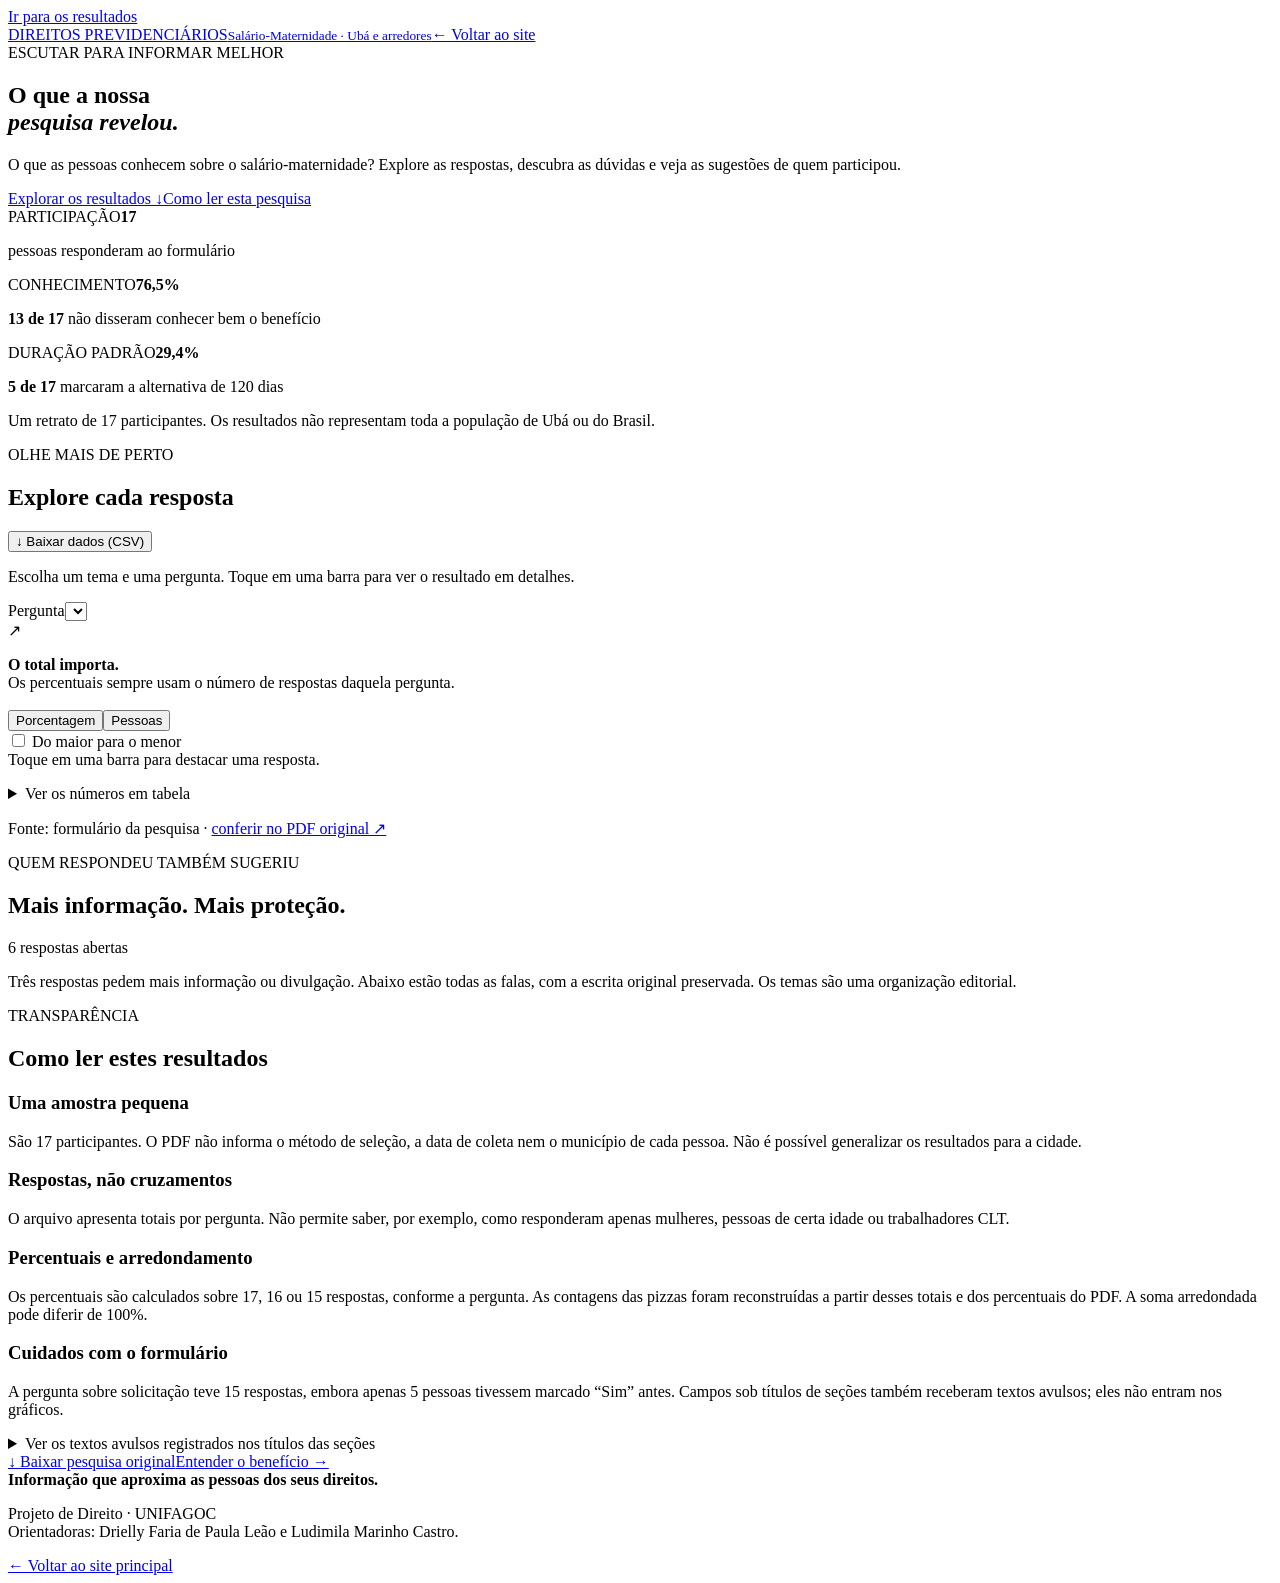
==== pesquisa.html @ bea18e63 "Add files via upload" ====
<!doctype html>
<html lang="pt-BR">
<head><meta charset="utf-8"><meta name="viewport" content="width=device-width,initial-scale=1"><meta name="theme-color" content="#17649c"><title>O que a pesquisa revelou | Salário-Maternidade</title><meta name="description" content="Explore os resultados da pesquisa sobre salário-maternidade com 17 participantes. Gráficos interativos, respostas e informações sobre a amostra."><link rel="stylesheet" href="assets/css/pesquisa.css"></head>
<body class="research-page">
<a class="r-skip" href="#explorar">Ir para os resultados</a>
<header class="r-header"><a class="r-brand" href="index.html">DIREITOS PREVIDENCIÁRIOS<small>Salário-Maternidade · Ubá e arredores</small></a><a class="r-back" href="index.html#pesquisa">← Voltar ao site</a></header>
<main>
<section class="r-hero"><div class="r-wrap"><span class="r-kicker">ESCUTAR PARA INFORMAR MELHOR</span><h1>O que a nossa<br><em>pesquisa revelou.</em></h1><p>O que as pessoas conhecem sobre o salário-maternidade? Explore as respostas, descubra as dúvidas e veja as sugestões de quem participou.</p><div class="r-hero-actions"><a class="r-primary" href="#explorar">Explorar os resultados ↓</a><a class="r-link" href="#sobre-pesquisa">Como ler esta pesquisa</a></div><div class="r-metrics"><article><span>PARTICIPAÇÃO</span><strong data-count="17">17</strong><p>pessoas responderam ao formulário</p></article><article><span>CONHECIMENTO</span><strong data-count="76.5" data-suffix="%">76,5%</strong><p><b>13 de 17</b> não disseram conhecer bem o benefício</p></article><article><span>DURAÇÃO PADRÃO</span><strong data-count="29.4" data-suffix="%">29,4%</strong><p><b>5 de 17</b> marcaram a alternativa de 120 dias</p></article></div><p class="r-sample-note">Um retrato de 17 participantes. Os resultados não representam toda a população de Ubá ou do Brasil.</p></div></section>
<section class="r-explorer r-wrap" id="explorar" aria-labelledby="explorar-title"><div class="r-section-head"><div><span class="r-kicker">OLHE MAIS DE PERTO</span><h2 id="explorar-title">Explore cada resposta</h2></div><button class="r-outline" id="r-export" type="button">↓ Baixar dados (CSV)</button></div><p class="r-intro">Escolha um tema e uma pergunta. Toque em uma barra para ver o resultado em detalhes.</p>
<div id="r-topics" class="r-topics" aria-label="Filtrar perguntas por tema"></div>
<div class="r-explorer-grid"><aside class="r-question-panel"><label for="r-question">Pergunta</label><select id="r-question"></select><div id="r-question-list" class="r-question-list" aria-label="Perguntas deste tema"></div><div class="r-reading-tip"><span aria-hidden="true">↗</span><p><strong>O total importa.</strong><br>Os percentuais sempre usam o número de respostas daquela pergunta.</p></div></aside>
<article class="r-chart-card" aria-labelledby="r-question-title"><div class="r-chart-head"><span id="r-base" class="r-base"></span><span id="r-number"></span></div><h3 id="r-question-title"></h3><div class="r-chart-controls"><div class="r-segment" role="group" aria-label="Unidade dos valores"><button type="button" data-unit="percent" aria-pressed="true">Porcentagem</button><button type="button" data-unit="count" aria-pressed="false">Pessoas</button></div><label class="r-sort"><input type="checkbox" id="r-sort"> Do maior para o menor</label></div><div id="r-bars" class="r-bars" aria-label="Gráfico de respostas"></div><div id="r-detail" class="r-detail" aria-live="polite" aria-atomic="true">Toque em uma barra para destacar uma resposta.</div><p id="r-insight" class="r-insight"></p><p id="r-note" class="r-note"></p><a id="r-related" class="r-related" hidden></a><details class="r-table-wrap"><summary>Ver os números em tabela</summary><div class="r-table-scroll"><table><caption id="r-caption"></caption><thead><tr><th scope="col">Resposta</th><th scope="col">Pessoas</th><th scope="col">Percentual</th></tr></thead><tbody id="r-table"></tbody></table></div></details><p class="r-source">Fonte: formulário da pesquisa · <a id="r-source-link" href="assets/docs/pesquisa-campo.pdf">conferir no PDF original ↗</a></p></article></div><noscript><p>Ative o JavaScript para explorar os gráficos ou <a href="assets/docs/pesquisa-campo.pdf">consulte todos os resultados no PDF</a>.</p></noscript></section>
<section class="r-comments r-wrap" aria-labelledby="r-comments-title"><div class="r-section-head"><div><span class="r-kicker">QUEM RESPONDEU TAMBÉM SUGERIU</span><h2 id="r-comments-title">Mais informação. Mais proteção.</h2></div><span class="r-pill">6 respostas abertas</span></div><p class="r-intro">Três respostas pedem mais informação ou divulgação. Abaixo estão todas as falas, com a escrita original preservada. Os temas são uma organização editorial.</p><div id="r-comments" class="r-comments-grid"></div></section>
<section class="r-method r-wrap" id="sobre-pesquisa"><span class="r-kicker">TRANSPARÊNCIA</span><h2>Como ler estes resultados</h2><div class="r-method-grid"><article><h3>Uma amostra pequena</h3><p>São 17 participantes. O PDF não informa o método de seleção, a data de coleta nem o município de cada pessoa. Não é possível generalizar os resultados para a cidade.</p></article><article><h3>Respostas, não cruzamentos</h3><p>O arquivo apresenta totais por pergunta. Não permite saber, por exemplo, como responderam apenas mulheres, pessoas de certa idade ou trabalhadores CLT.</p></article><article><h3>Percentuais e arredondamento</h3><p>Os percentuais são calculados sobre 17, 16 ou 15 respostas, conforme a pergunta. As contagens das pizzas foram reconstruídas a partir desses totais e dos percentuais do PDF. A soma arredondada pode diferir de 100%.</p></article><article><h3>Cuidados com o formulário</h3><p>A pergunta sobre solicitação teve 15 respostas, embora apenas 5 pessoas tivessem marcado “Sim” antes. Campos sob títulos de seções também receberam textos avulsos; eles não entram nos gráficos.</p></article></div><details class="r-extra"><summary>Ver os textos avulsos registrados nos títulos das seções</summary><p>Conhecimento: “Sim” e “Não”. Experiência pessoal: “Não tenho” e “Não”. Percepção e opinião: “Há pouca divulgação” e “É muito pouco divulgado”. Esses registros não foram somados às perguntas numeradas nem às seis sugestões.</p></details><div class="r-method-actions"><a class="r-primary" href="assets/docs/pesquisa-campo.pdf" download>↓ Baixar pesquisa original</a><a class="r-link" href="index.html#quem-tem-direito">Entender o benefício →</a></div></section>
</main><footer class="r-footer"><div class="r-wrap"><strong>Informação que aproxima as pessoas dos seus direitos.</strong><p>Projeto de Direito · UNIFAGOC<br>Orientadoras: Drielly Faria de Paula Leão e Ludimila Marinho Castro.</p><a href="index.html">← Voltar ao site principal</a></div></footer>
<script src="assets/js/pesquisa-data.js"></script><script src="assets/js/pesquisa.js"></script></body></html>
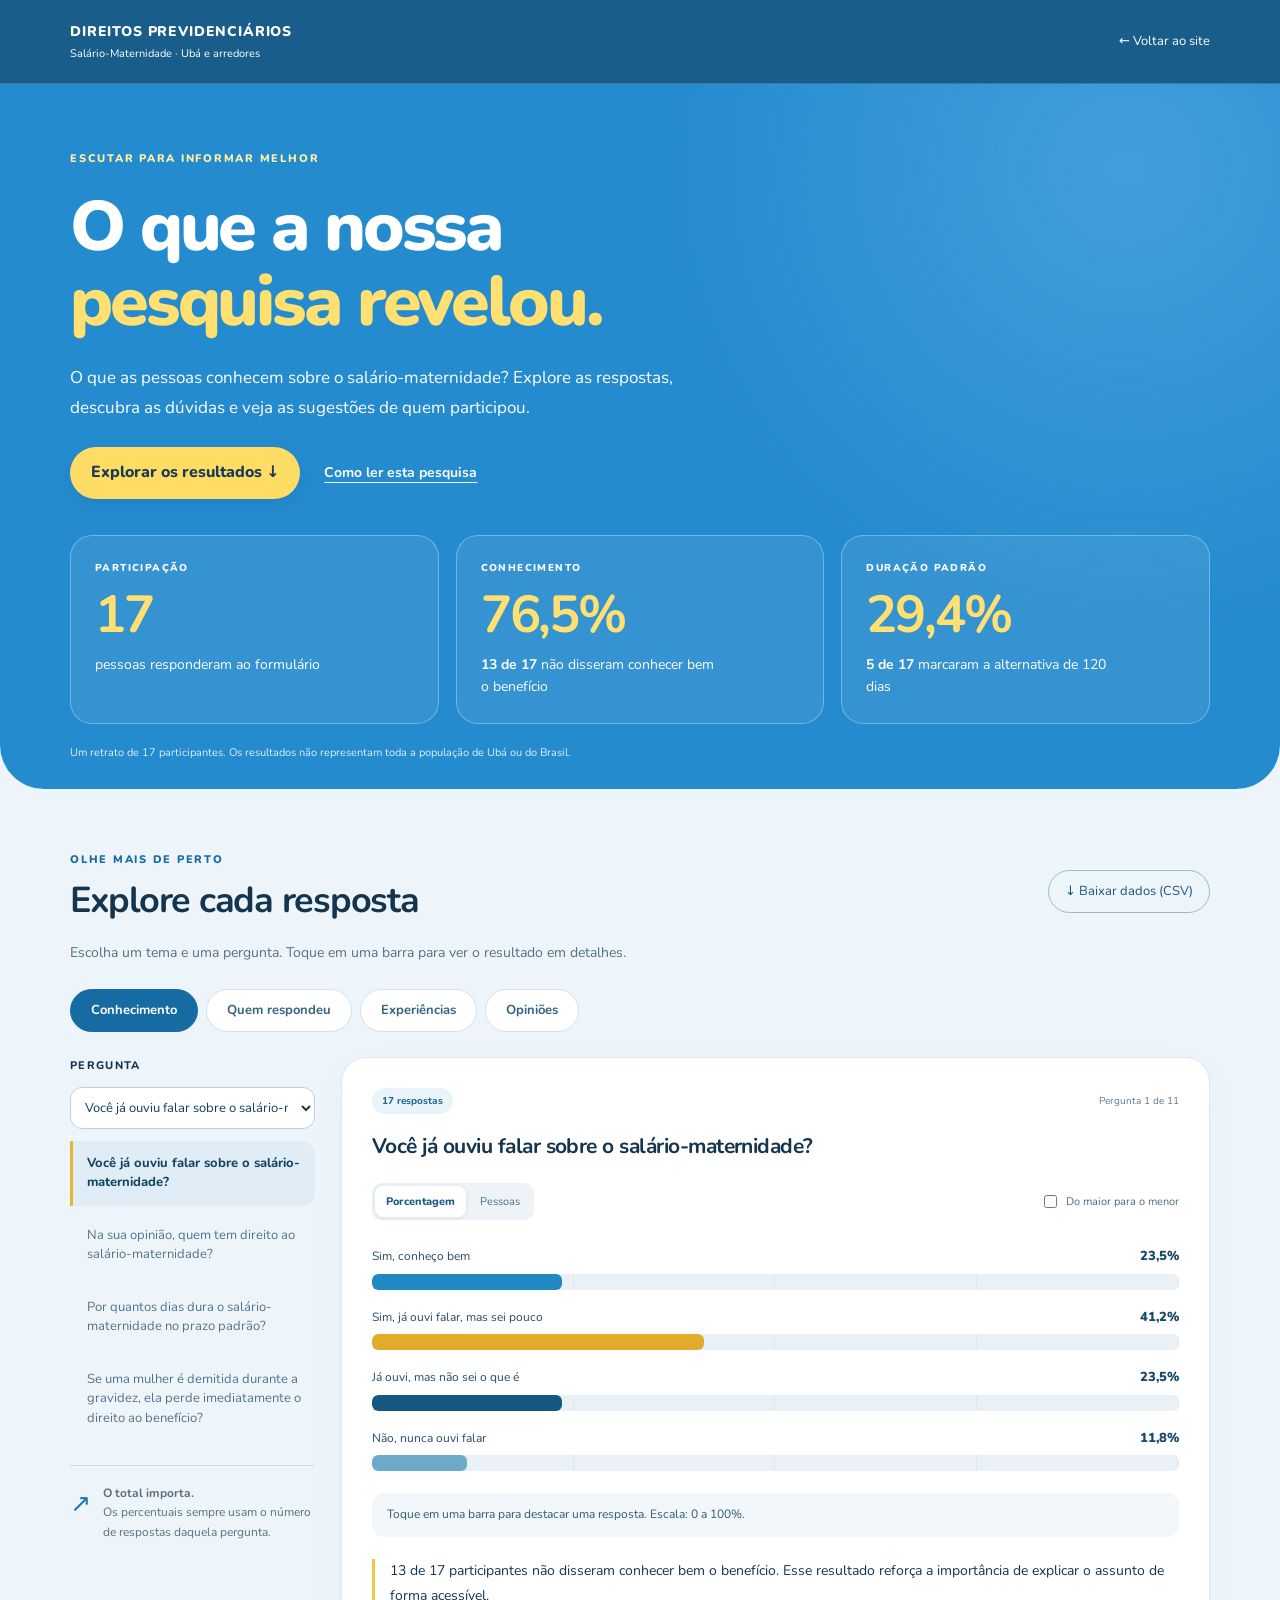
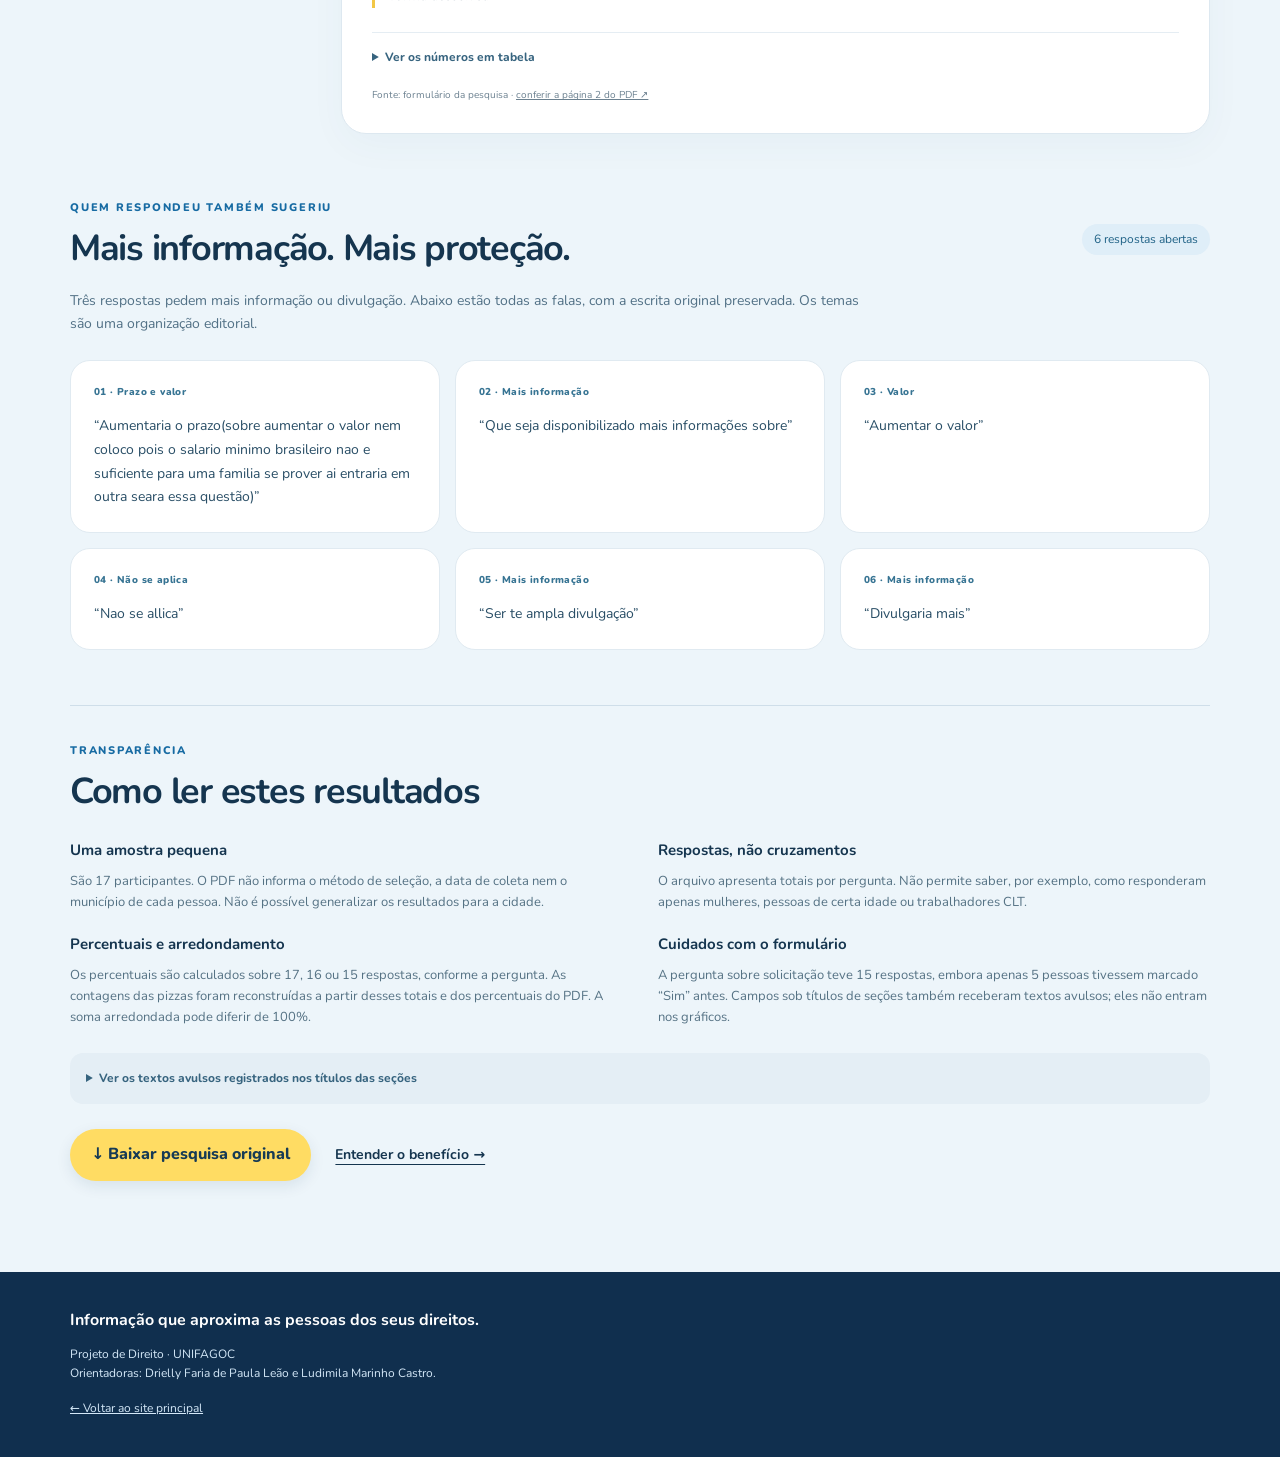
==== commit 812c36a5: "Add files via upload" ====
--- a/pesquisa.html
+++ b/pesquisa.html
@@ -1,6 +1,7 @@
 <!doctype html>
 <html lang="pt-BR">
-<head><meta charset="utf-8"><meta name="viewport" content="width=device-width,initial-scale=1"><meta name="theme-color" content="#17649c"><title>O que a pesquisa revelou | Salário-Maternidade</title><meta name="description" content="Explore os resultados da pesquisa sobre salário-maternidade com 17 participantes. Gráficos interativos, respostas e informações sobre a amostra."><link rel="stylesheet" href="assets/css/pesquisa.css"></head>
+<head><meta charset="utf-8"><meta name="viewport" content="width=device-width,initial-scale=1"><meta name="theme-color" content="#17649c"><title>O que a pesquisa revelou | Salário-Maternidade</title><meta name="description" content="Explore os resultados da pesquisa sobre salário-maternidade com 17 participantes. Gráficos interativos, respostas e informações sobre a amostra."><link rel="stylesheet" href="pesquisa.css"><link rel="stylesheet" href="fonts.css">
+</head>
 <body class="research-page">
 <a class="r-skip" href="#explorar">Ir para os resultados</a>
 <header class="r-header"><a class="r-brand" href="index.html">DIREITOS PREVIDENCIÁRIOS<small>Salário-Maternidade · Ubá e arredores</small></a><a class="r-back" href="index.html#pesquisa">← Voltar ao site</a></header>
@@ -9,8 +10,8 @@
 <section class="r-explorer r-wrap" id="explorar" aria-labelledby="explorar-title"><div class="r-section-head"><div><span class="r-kicker">OLHE MAIS DE PERTO</span><h2 id="explorar-title">Explore cada resposta</h2></div><button class="r-outline" id="r-export" type="button">↓ Baixar dados (CSV)</button></div><p class="r-intro">Escolha um tema e uma pergunta. Toque em uma barra para ver o resultado em detalhes.</p>
 <div id="r-topics" class="r-topics" aria-label="Filtrar perguntas por tema"></div>
 <div class="r-explorer-grid"><aside class="r-question-panel"><label for="r-question">Pergunta</label><select id="r-question"></select><div id="r-question-list" class="r-question-list" aria-label="Perguntas deste tema"></div><div class="r-reading-tip"><span aria-hidden="true">↗</span><p><strong>O total importa.</strong><br>Os percentuais sempre usam o número de respostas daquela pergunta.</p></div></aside>
-<article class="r-chart-card" aria-labelledby="r-question-title"><div class="r-chart-head"><span id="r-base" class="r-base"></span><span id="r-number"></span></div><h3 id="r-question-title"></h3><div class="r-chart-controls"><div class="r-segment" role="group" aria-label="Unidade dos valores"><button type="button" data-unit="percent" aria-pressed="true">Porcentagem</button><button type="button" data-unit="count" aria-pressed="false">Pessoas</button></div><label class="r-sort"><input type="checkbox" id="r-sort"> Do maior para o menor</label></div><div id="r-bars" class="r-bars" aria-label="Gráfico de respostas"></div><div id="r-detail" class="r-detail" aria-live="polite" aria-atomic="true">Toque em uma barra para destacar uma resposta.</div><p id="r-insight" class="r-insight"></p><p id="r-note" class="r-note"></p><a id="r-related" class="r-related" hidden></a><details class="r-table-wrap"><summary>Ver os números em tabela</summary><div class="r-table-scroll"><table><caption id="r-caption"></caption><thead><tr><th scope="col">Resposta</th><th scope="col">Pessoas</th><th scope="col">Percentual</th></tr></thead><tbody id="r-table"></tbody></table></div></details><p class="r-source">Fonte: formulário da pesquisa · <a id="r-source-link" href="assets/docs/pesquisa-campo.pdf">conferir no PDF original ↗</a></p></article></div><noscript><p>Ative o JavaScript para explorar os gráficos ou <a href="assets/docs/pesquisa-campo.pdf">consulte todos os resultados no PDF</a>.</p></noscript></section>
+<article class="r-chart-card" aria-labelledby="r-question-title"><div class="r-chart-head"><span id="r-base" class="r-base"></span><span id="r-number"></span></div><h3 id="r-question-title"></h3><div class="r-chart-controls"><div class="r-segment" role="group" aria-label="Unidade dos valores"><button type="button" data-unit="percent" aria-pressed="true">Porcentagem</button><button type="button" data-unit="count" aria-pressed="false">Pessoas</button></div><label class="r-sort"><input type="checkbox" id="r-sort"> Do maior para o menor</label></div><div id="r-bars" class="r-bars" aria-label="Gráfico de respostas"></div><div id="r-detail" class="r-detail" aria-live="polite" aria-atomic="true">Toque em uma barra para destacar uma resposta.</div><p id="r-insight" class="r-insight"></p><p id="r-note" class="r-note"></p><a id="r-related" class="r-related" hidden></a><details class="r-table-wrap"><summary>Ver os números em tabela</summary><div class="r-table-scroll"><table><caption id="r-caption"></caption><thead><tr><th scope="col">Resposta</th><th scope="col">Pessoas</th><th scope="col">Percentual</th></tr></thead><tbody id="r-table"></tbody></table></div></details><p class="r-source">Fonte: formulário da pesquisa · <a id="r-source-link" href="pesquisa-campo.pdf">conferir no PDF original ↗</a></p></article></div><noscript><p>Ative o JavaScript para explorar os gráficos ou <a href="pesquisa-campo.pdf">consulte todos os resultados no PDF</a>.</p></noscript></section>
 <section class="r-comments r-wrap" aria-labelledby="r-comments-title"><div class="r-section-head"><div><span class="r-kicker">QUEM RESPONDEU TAMBÉM SUGERIU</span><h2 id="r-comments-title">Mais informação. Mais proteção.</h2></div><span class="r-pill">6 respostas abertas</span></div><p class="r-intro">Três respostas pedem mais informação ou divulgação. Abaixo estão todas as falas, com a escrita original preservada. Os temas são uma organização editorial.</p><div id="r-comments" class="r-comments-grid"></div></section>
-<section class="r-method r-wrap" id="sobre-pesquisa"><span class="r-kicker">TRANSPARÊNCIA</span><h2>Como ler estes resultados</h2><div class="r-method-grid"><article><h3>Uma amostra pequena</h3><p>São 17 participantes. O PDF não informa o método de seleção, a data de coleta nem o município de cada pessoa. Não é possível generalizar os resultados para a cidade.</p></article><article><h3>Respostas, não cruzamentos</h3><p>O arquivo apresenta totais por pergunta. Não permite saber, por exemplo, como responderam apenas mulheres, pessoas de certa idade ou trabalhadores CLT.</p></article><article><h3>Percentuais e arredondamento</h3><p>Os percentuais são calculados sobre 17, 16 ou 15 respostas, conforme a pergunta. As contagens das pizzas foram reconstruídas a partir desses totais e dos percentuais do PDF. A soma arredondada pode diferir de 100%.</p></article><article><h3>Cuidados com o formulário</h3><p>A pergunta sobre solicitação teve 15 respostas, embora apenas 5 pessoas tivessem marcado “Sim” antes. Campos sob títulos de seções também receberam textos avulsos; eles não entram nos gráficos.</p></article></div><details class="r-extra"><summary>Ver os textos avulsos registrados nos títulos das seções</summary><p>Conhecimento: “Sim” e “Não”. Experiência pessoal: “Não tenho” e “Não”. Percepção e opinião: “Há pouca divulgação” e “É muito pouco divulgado”. Esses registros não foram somados às perguntas numeradas nem às seis sugestões.</p></details><div class="r-method-actions"><a class="r-primary" href="assets/docs/pesquisa-campo.pdf" download>↓ Baixar pesquisa original</a><a class="r-link" href="index.html#quem-tem-direito">Entender o benefício →</a></div></section>
+<section class="r-method r-wrap" id="sobre-pesquisa"><span class="r-kicker">TRANSPARÊNCIA</span><h2>Como ler estes resultados</h2><div class="r-method-grid"><article><h3>Uma amostra pequena</h3><p>São 17 participantes. O PDF não informa o método de seleção, a data de coleta nem o município de cada pessoa. Não é possível generalizar os resultados para a cidade.</p></article><article><h3>Respostas, não cruzamentos</h3><p>O arquivo apresenta totais por pergunta. Não permite saber, por exemplo, como responderam apenas mulheres, pessoas de certa idade ou trabalhadores CLT.</p></article><article><h3>Percentuais e arredondamento</h3><p>Os percentuais são calculados sobre 17, 16 ou 15 respostas, conforme a pergunta. As contagens das pizzas foram reconstruídas a partir desses totais e dos percentuais do PDF. A soma arredondada pode diferir de 100%.</p></article><article><h3>Cuidados com o formulário</h3><p>A pergunta sobre solicitação teve 15 respostas, embora apenas 5 pessoas tivessem marcado “Sim” antes. Campos sob títulos de seções também receberam textos avulsos; eles não entram nos gráficos.</p></article></div><details class="r-extra"><summary>Ver os textos avulsos registrados nos títulos das seções</summary><p>Conhecimento: “Sim” e “Não”. Experiência pessoal: “Não tenho” e “Não”. Percepção e opinião: “Há pouca divulgação” e “É muito pouco divulgado”. Esses registros não foram somados às perguntas numeradas nem às seis sugestões.</p></details><div class="r-method-actions"><a class="r-primary" href="pesquisa-campo.pdf" download>↓ Baixar pesquisa original</a><a class="r-link" href="index.html#quem-tem-direito">Entender o benefício →</a></div></section>
 </main><footer class="r-footer"><div class="r-wrap"><strong>Informação que aproxima as pessoas dos seus direitos.</strong><p>Projeto de Direito · UNIFAGOC<br>Orientadoras: Drielly Faria de Paula Leão e Ludimila Marinho Castro.</p><a href="index.html">← Voltar ao site principal</a></div></footer>
-<script src="assets/js/pesquisa-data.js"></script><script src="assets/js/pesquisa.js"></script></body></html>
+<script src="pesquisa-data.js"></script><script src="pesquisa.js"></script></body></html>
--- a/pesquisa.css
+++ b/pesquisa.css
@@ -0,0 +1,11 @@
+/* Pesquisa: classes isoladas para preservar a identidade do site principal. */
+.research-page{margin:0;background:#edf5fa;color:#15354f;font-family:system-ui,-apple-system,BlinkMacSystemFont,"Segoe UI",sans-serif;line-height:1.6}.research-page *,.research-teaser *{box-sizing:border-box}.research-page a{color:inherit}.research-page button,.research-page select,.research-page input{font:inherit}.research-page button,.research-page select{cursor:pointer}.research-page button:focus-visible,.research-page a:focus-visible,.research-page select:focus-visible,.research-page summary:focus-visible,.research-page input:focus-visible{outline:3px solid #b16f00;outline-offset:4px}.r-wrap{width:min(1140px,calc(100% - 48px));margin-inline:auto}.r-header{padding:22px max(24px,calc((100% - 1140px)/2));display:flex;align-items:center;justify-content:space-between;gap:20px;background:#195e8b;color:white;border-bottom:1px solid #ffffff26}.r-brand{font-weight:850;text-decoration:none;letter-spacing:.06em;font-size:14px;line-height:1.4}.r-brand small{display:block;font-size:11px;font-weight:400;letter-spacing:0;margin-top:4px}.r-back{font-size:13px;text-decoration:none;white-space:nowrap}.r-hero{padding:66px 0 28px;background:radial-gradient(circle at 88% 12%,#6abdec66 0,transparent 36%),#258bcf;color:white;border-radius:0 0 44px 44px}.r-kicker{display:block;font-size:11px;font-weight:850;letter-spacing:.16em;color:#176ba3}.r-hero .r-kicker,.research-teaser .r-kicker{color:#fff0a6}.r-hero h1{font-size:clamp(40px,5.6vw,70px);font-weight:850;letter-spacing:-.045em;line-height:1.08;margin:22px 0}.r-hero h1 em{color:#ffe071;font-style:normal}.r-hero>.r-wrap>p:not(.r-sample-note){max-width:610px;font-size:17px;line-height:1.75}.r-hero-actions,.r-method-actions{display:flex;gap:24px;flex-wrap:wrap;align-items:center;margin:25px 0 36px}.r-primary{display:inline-flex;justify-content:center;align-items:center;background:#ffdc63;color:#173b55!important;padding:13px 21px;border-radius:30px;font-weight:800;text-decoration:none;box-shadow:0 5px 15px #08345118}.r-primary:hover{background:#ffe99b}.r-link{font-weight:700;text-underline-offset:5px;font-size:14px}.r-metrics{display:grid;grid-template-columns:repeat(3,1fr);gap:17px;margin-top:35px}.r-metrics article{border:1px solid #ffffff4d;background:#ffffff13;border-radius:22px;padding:24px}.r-metrics article>span{font-size:10px;font-weight:850;letter-spacing:.14em;display:block}.r-metrics strong{font-size:52px;line-height:1.5;color:#ffe071;letter-spacing:-.04em;font-variant-numeric:tabular-nums}.r-metrics p{font-size:14px;margin:0;max-width:240px}.r-sample-note{font-size:11px;opacity:.86;margin:20px 0 0}.r-explorer{padding-top:62px;scroll-margin-top:20px}.r-section-head{display:flex;justify-content:space-between;align-items:center;gap:20px}.research-page h2{font-size:clamp(27px,3vw,36px);letter-spacing:-.035em;line-height:1.2;margin:10px 0}.r-outline{padding:10px 16px;background:transparent;border:1px solid #9bbace;border-radius:30px;color:#1b577c;font-size:13px!important;white-space:nowrap}.r-outline:hover{background:white}.r-intro{font-size:14px;color:#527186;margin:10px 0 25px;max-width:790px}.r-topics{display:flex;gap:8px;flex-wrap:wrap;margin:25px 0}.r-topics button{padding:10px 20px;background:#fff;border:1px solid #d1e1ec;border-radius:30px;color:#35647f;font-size:13px;font-weight:700}.r-topics button[aria-pressed=true]{background:#176ba3;color:white;border-color:#176ba3}.r-explorer-grid{display:grid;grid-template-columns:245px minmax(0,1fr);gap:26px;align-items:start}.r-question-panel>label{display:block;font-size:11px;font-weight:800;text-transform:uppercase;letter-spacing:.12em;margin-bottom:12px}.r-question-panel>select{width:100%;border:1px solid #bdcfdc;padding:10px;border-radius:12px;color:#163c57;background:white;margin-bottom:12px;font-size:13px}.r-question-list{display:grid;gap:7px}.r-question-list button{text-align:left;padding:13px 14px;border:0;border-left:3px solid transparent;border-radius:0 12px 12px 0;color:#547389;background:transparent;font-size:13px;line-height:1.5}.r-question-list button[aria-pressed=true]{border-color:#e6b52e;background:#e0edf6;color:#154565;font-weight:750}.r-question-list button:hover{background:#e4eef5}.r-reading-tip{display:flex;gap:12px;border-top:1px solid #cbdce8;margin-top:24px;padding-top:18px;color:#577082;font-size:12px}.r-reading-tip>span{font-size:25px;color:#1678b7}.r-reading-tip p{margin:0}.r-chart-card{padding:30px;background:white;border:1px solid #dde8f0;border-radius:25px;box-shadow:0 12px 38px #194b6a09;min-width:0}.r-chart-head{display:flex;justify-content:space-between;gap:10px;align-items:center;font-size:10px;color:#5e788b}.r-base{background:#e9f3fa;color:#24678f;border-radius:20px;padding:5px 10px;font-weight:750}.r-chart-card h3{font-size:21px;line-height:1.45;letter-spacing:-.025em;margin:17px 0 21px}.r-chart-controls{display:flex;align-items:center;justify-content:space-between;gap:15px;flex-wrap:wrap;margin-bottom:27px}.r-segment{display:flex;border-radius:10px;background:#edf3f7;padding:3px;gap:3px}.r-segment button{border:0;background:transparent;color:#506f84;border-radius:8px;padding:7px 11px;font-size:11px}.r-segment button[aria-pressed=true]{background:white;box-shadow:0 1px 5px #1d4e681c;color:#195e8b;font-weight:800}.r-sort{display:flex;gap:6px;align-items:center;font-size:11px;color:#4e697c}.r-sort input{accent-color:#176ba3}.r-bars{display:grid;gap:18px}.r-bar{display:block;border:0;padding:0;background:transparent;width:100%;text-align:left;color:#284b63;border-radius:6px}.r-bar-label{display:flex;align-items:start;justify-content:space-between;gap:15px;font-size:12px;line-height:1.5;margin-bottom:7px}.r-bar-value{font-size:13px;font-weight:850;white-space:nowrap;font-variant-numeric:tabular-nums;color:#154869}.r-bar-track{display:block;position:relative;height:16px;background:repeating-linear-gradient(to right,#eaf1f6 0,#eaf1f6 calc(25% - 1px),#dce8f0 calc(25% - 1px),#dce8f0 25%);border-radius:6px;overflow:hidden}.r-bar-fill{display:block;height:100%;width:0;min-width:0;background:var(--bar-color,#268fca);border-radius:6px;transition:width .75s cubic-bezier(.22,1,.36,1)}.r-bar[aria-pressed=true] .r-bar-track{outline:2px solid #1e6090;outline-offset:3px}.r-bar:hover .r-bar-fill{filter:brightness(1.08)}.r-detail{margin-top:22px;background:#f2f7fb;border-radius:12px;padding:12px 15px;font-size:12px;color:#305a73;min-height:44px}.r-insight{font-size:14px;line-height:1.75;margin:22px 0 0;padding-left:15px;border-left:3px solid #f2c746}.r-note{font-size:12px;line-height:1.75;color:#6b5a2c;background:#fff8e6;padding:13px 15px;border-radius:12px;margin-top:18px}.r-note:empty,.r-insight:empty{display:none}.r-related{display:inline-block;margin-top:14px;font-size:12px;font-weight:750;color:#17679b!important}.r-related[hidden]{display:none}.r-table-wrap{margin-top:24px;border-top:1px solid #e5edf3;padding-top:15px}.r-table-wrap summary,.r-extra summary{cursor:pointer;font-size:12px;font-weight:750;color:#37647f}.r-table-scroll{overflow:auto}.r-table-wrap table{width:100%;border-collapse:collapse;font-size:12px;margin-top:15px}.r-table-wrap caption{text-align:left;color:#607d8e;margin-bottom:10px}.r-table-wrap th,.r-table-wrap td{text-align:left;border-bottom:1px solid #e1ebf2;padding:10px 8px}.r-table-wrap td:not(:first-child),.r-table-wrap th:not(:first-child){text-align:right;white-space:nowrap}.r-source{font-size:10px;color:#6c8190;margin:20px 0 0}.r-comments{padding-top:65px;padding-bottom:55px}.r-pill{padding:6px 12px;background:#dfeef8;color:#216387;border-radius:25px;font-size:12px;white-space:nowrap}.r-comments-grid{display:grid;grid-template-columns:repeat(3,1fr);gap:15px}.r-quote{margin:0;background:white;border-radius:20px;border:1px solid #e0eaf1;padding:23px}.r-quote figcaption{font-size:10px;color:#377493;letter-spacing:.04em;font-weight:850}.r-quote blockquote{margin:14px 0 0;font-size:14px;line-height:1.7;color:#294e66;overflow-wrap:anywhere}.r-method{border-top:1px solid #cfdee9;padding-top:36px;padding-bottom:55px}.r-method-grid{display:grid;grid-template-columns:repeat(2,1fr);gap:20px 35px;margin:25px 0}.r-method h3{font-size:15px;margin:0 0 9px}.r-method p{font-size:13px;color:#557284;margin:0}.r-extra{background:#e4eef5;padding:16px;border-radius:13px;margin:22px 0}.r-extra p{margin-top:12px}.r-footer{background:#102f4e;color:#d4e8f8;padding:36px 0}.r-footer strong{color:white;font-size:16px}.r-footer p,.r-footer a{font-size:12px}.r-skip{position:fixed;top:-100px;left:10px;padding:12px;background:white;z-index:20000}.r-skip:focus{top:10px}
+.research-teaser{background:#237cba;color:white;padding:60px 24px;text-align:left}.research-teaser .r-teaser-inner{max-width:1100px;margin:auto;display:grid;grid-template-columns:1.15fr 1fr;gap:40px;align-items:center}.research-teaser h2{font-size:clamp(28px,3vw,40px);line-height:1.15;margin:14px 0;font-weight:850;letter-spacing:-.025em}.research-teaser h2 span{color:#ffe071}.research-teaser p{font-size:15px;line-height:1.7;margin:15px 0}.research-teaser .r-primary{margin-top:12px}.research-teaser .r-teaser-cards{display:grid;grid-template-columns:1fr 1fr;gap:14px}.research-teaser .r-teaser-cards>div{border:1px solid #ffffff40;background:#ffffff12;border-radius:20px;padding:23px}.research-teaser .r-teaser-cards strong{font-size:39px;color:#ffdf68;display:block}.research-teaser .r-teaser-cards p{font-size:12px;margin:5px 0}.research-teaser .r-teaser-cards small{font-size:11px;opacity:.85}.research-teaser .r-teaser-note{font-size:11px;opacity:.85}.research-page [hidden]{display:none!important}
+@media(max-width:850px){.r-explorer-grid{grid-template-columns:1fr}.r-question-list,.r-reading-tip{display:none}.r-question-panel{display:flex;gap:15px;align-items:center}.r-question-panel>label{margin:0}.r-question-panel>select{margin:0}.r-comments-grid{grid-template-columns:repeat(2,1fr)}.r-metrics article{padding:18px}.r-metrics strong{font-size:42px}.research-teaser .r-teaser-inner{grid-template-columns:1fr;gap:25px}}
+@media(max-width:540px){.r-wrap{width:calc(100% - 32px)}.r-header{padding:17px 16px;gap:12px}.r-brand{font-size:10px}.r-brand small{font-size:9px}.r-back{font-size:11px}.r-hero{padding-top:42px;border-radius:0 0 25px 25px}.r-hero h1{font-size:43px}.r-hero>.r-wrap>p:not(.r-sample-note){font-size:15px}.r-hero-actions{gap:18px}.r-metrics{grid-template-columns:1fr;gap:10px}.r-metrics article{display:grid;grid-template-columns:115px 1fr;align-items:center;gap:4px 14px;padding:15px 18px}.r-metrics article>span{grid-column:1/-1}.r-metrics strong{font-size:35px}.r-metrics p{font-size:12px}.r-section-head{align-items:start;flex-direction:column;gap:12px}.r-explorer{padding-top:40px}.r-topics{gap:6px}.r-topics button{font-size:11px;padding:9px 12px}.r-chart-card{padding:20px 17px;border-radius:20px}.r-chart-card h3{font-size:18px}.r-chart-controls{gap:12px}.r-bar-label{font-size:11px}.r-comments-grid,.r-method-grid{grid-template-columns:1fr}.r-comments{padding-top:45px}.r-quote{padding:20px}.r-method-actions{gap:16px}.research-teaser{padding:42px 20px}.research-teaser .r-teaser-cards>div{padding:16px}.research-teaser .r-teaser-cards strong{font-size:31px}}
+@media(prefers-reduced-motion:reduce){.r-bar-fill{transition:none!important}.research-page{scroll-behavior:auto}}
+@media print{.r-header,.r-topics,.r-question-panel,.r-chart-controls,.r-hero-actions,.r-method-actions,#r-export,.r-footer{display:none}.r-hero{background:white;color:#15354f;padding:10px 0}.r-hero h1 em,.r-metrics strong{color:#15354f}.r-metrics{grid-template-columns:repeat(3,1fr)}.r-explorer-grid{display:block}.r-chart-card{break-inside:avoid;box-shadow:none}.r-bar-fill{print-color-adjust:exact;-webkit-print-color-adjust:exact}.r-wrap{width:100%}.r-comments-grid{grid-template-columns:repeat(2,1fr)}.r-source{font-size:11px}}
+
+.research-page{font-family:'Nunito',system-ui,sans-serif}
+
+.research-motion-paused .r-bar-fill{transition:none!important}
--- a/fonts.css
+++ b/fonts.css
@@ -0,0 +1,21 @@
+@font-face {
+  font-family: "Nunito";
+  font-style: normal;
+  font-weight: 200 1000;
+  font-display: swap;
+  src: url("nunito-latin-ext-wght-normal.woff2") format("woff2");
+  unicode-range:
+    U+0100-02FF, U+0304, U+0308, U+0329, U+1D00-1DBF, U+1E00-1E9F, U+1EF2-1EFF,
+    U+2020, U+20A0-20AB, U+20AD-20C0, U+2113, U+2C60-2C7F, U+A720-A7FF;
+}
+@font-face {
+  font-family: "Nunito";
+  font-style: normal;
+  font-weight: 200 1000;
+  font-display: swap;
+  src: url("nunito-latin-wght-normal.woff2") format("woff2");
+  unicode-range:
+    U+0000-00FF, U+0131, U+0152-0153, U+02BB-02BC, U+02C6, U+02DA, U+02DC,
+    U+0304, U+0308, U+0329, U+2000-206F, U+2074, U+20AC, U+2122, U+2191, U+2193,
+    U+2212, U+2215, U+FEFF, U+FFFD;
+}
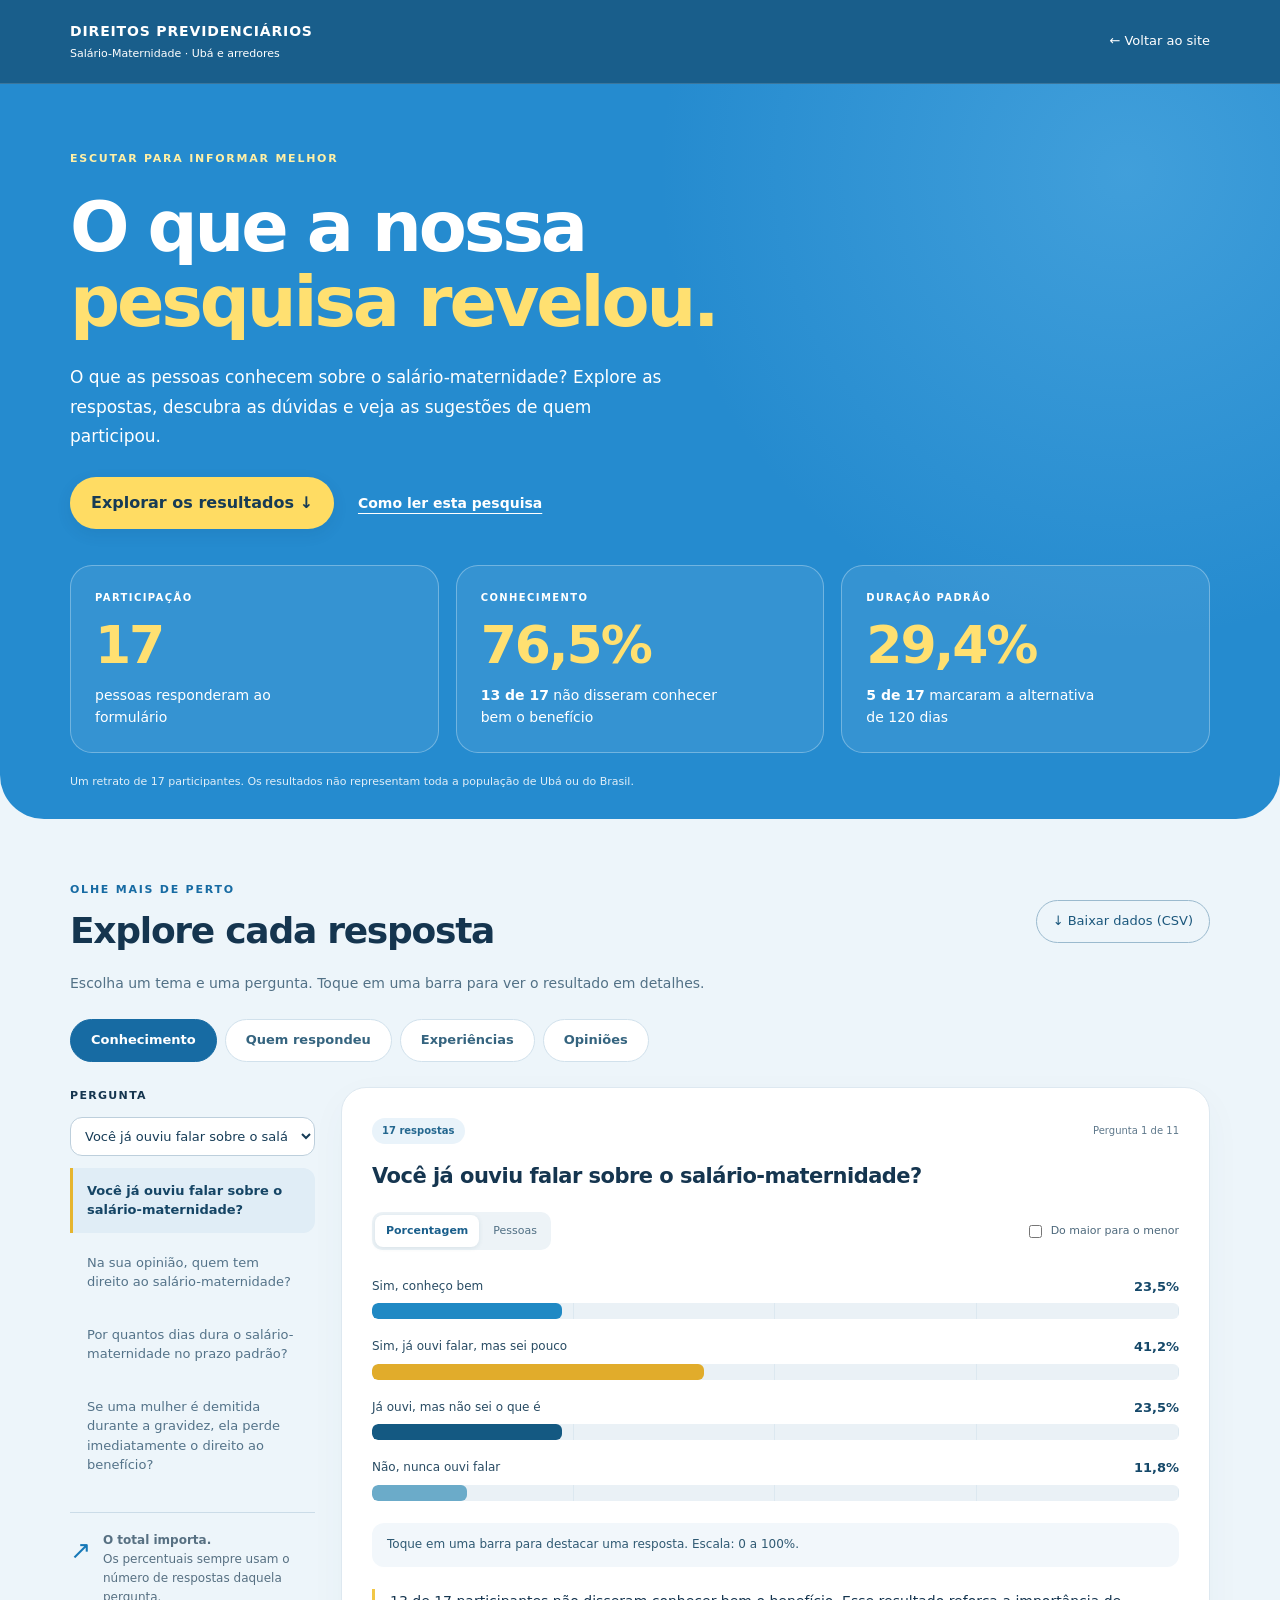
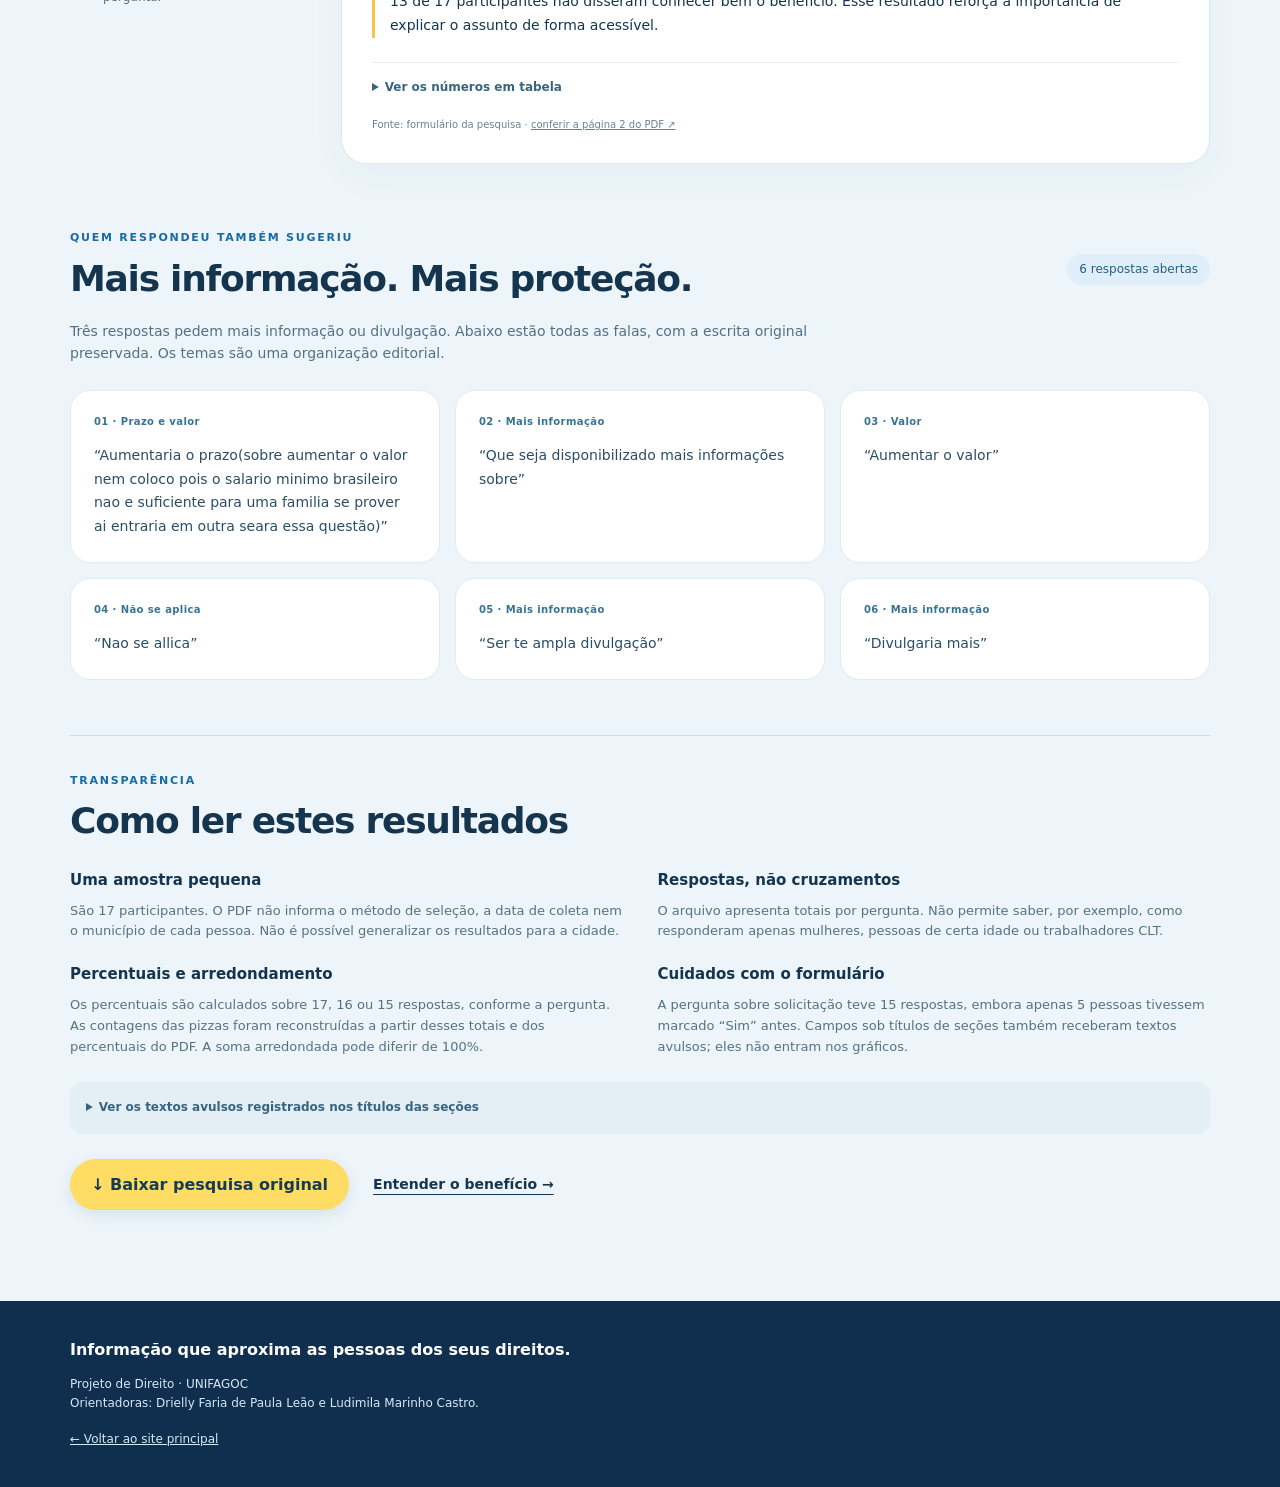
==== commit 2be4c427: "Add files via upload" ====
--- a/pesquisa.html
+++ b/pesquisa.html
@@ -1,7 +1,15 @@
 <!doctype html>
 <html lang="pt-BR">
-<head><meta charset="utf-8"><meta name="viewport" content="width=device-width,initial-scale=1"><meta name="theme-color" content="#17649c"><title>O que a pesquisa revelou | Salário-Maternidade</title><meta name="description" content="Explore os resultados da pesquisa sobre salário-maternidade com 17 participantes. Gráficos interativos, respostas e informações sobre a amostra."><link rel="stylesheet" href="pesquisa.css"><link rel="stylesheet" href="fonts.css">
-</head>
+<head><meta charset="utf-8"><meta name="viewport" content="width=device-width,initial-scale=1"><meta name="theme-color" content="#17649c"><title>O que a pesquisa revelou | Salário-Maternidade</title><meta name="description" content="Explore os resultados da pesquisa sobre salário-maternidade com 17 participantes. Gráficos interativos, respostas e informações sobre a amostra."><style>
+/* Pesquisa: classes isoladas para preservar a identidade do site principal. */
+.research-page{margin:0;background:#edf5fa;color:#15354f;font-family:system-ui,-apple-system,BlinkMacSystemFont,"Segoe UI",sans-serif;line-height:1.6}.research-page *,.research-teaser *{box-sizing:border-box}.research-page a{color:inherit}.research-page button,.research-page select,.research-page input{font:inherit}.research-page button,.research-page select{cursor:pointer}.research-page button:focus-visible,.research-page a:focus-visible,.research-page select:focus-visible,.research-page summary:focus-visible,.research-page input:focus-visible{outline:3px solid #b16f00;outline-offset:4px}.r-wrap{width:min(1140px,calc(100% - 48px));margin-inline:auto}.r-header{padding:22px max(24px,calc((100% - 1140px)/2));display:flex;align-items:center;justify-content:space-between;gap:20px;background:#195e8b;color:white;border-bottom:1px solid #ffffff26}.r-brand{font-weight:850;text-decoration:none;letter-spacing:.06em;font-size:14px;line-height:1.4}.r-brand small{display:block;font-size:11px;font-weight:400;letter-spacing:0;margin-top:4px}.r-back{font-size:13px;text-decoration:none;white-space:nowrap}.r-hero{padding:66px 0 28px;background:radial-gradient(circle at 88% 12%,#6abdec66 0,transparent 36%),#258bcf;color:white;border-radius:0 0 44px 44px}.r-kicker{display:block;font-size:11px;font-weight:850;letter-spacing:.16em;color:#176ba3}.r-hero .r-kicker,.research-teaser .r-kicker{color:#fff0a6}.r-hero h1{font-size:clamp(40px,5.6vw,70px);font-weight:850;letter-spacing:-.045em;line-height:1.08;margin:22px 0}.r-hero h1 em{color:#ffe071;font-style:normal}.r-hero>.r-wrap>p:not(.r-sample-note){max-width:610px;font-size:17px;line-height:1.75}.r-hero-actions,.r-method-actions{display:flex;gap:24px;flex-wrap:wrap;align-items:center;margin:25px 0 36px}.r-primary{display:inline-flex;justify-content:center;align-items:center;background:#ffdc63;color:#173b55!important;padding:13px 21px;border-radius:30px;font-weight:800;text-decoration:none;box-shadow:0 5px 15px #08345118}.r-primary:hover{background:#ffe99b}.r-link{font-weight:700;text-underline-offset:5px;font-size:14px}.r-metrics{display:grid;grid-template-columns:repeat(3,1fr);gap:17px;margin-top:35px}.r-metrics article{border:1px solid #ffffff4d;background:#ffffff13;border-radius:22px;padding:24px}.r-metrics article>span{font-size:10px;font-weight:850;letter-spacing:.14em;display:block}.r-metrics strong{font-size:52px;line-height:1.5;color:#ffe071;letter-spacing:-.04em;font-variant-numeric:tabular-nums}.r-metrics p{font-size:14px;margin:0;max-width:240px}.r-sample-note{font-size:11px;opacity:.86;margin:20px 0 0}.r-explorer{padding-top:62px;scroll-margin-top:20px}.r-section-head{display:flex;justify-content:space-between;align-items:center;gap:20px}.research-page h2{font-size:clamp(27px,3vw,36px);letter-spacing:-.035em;line-height:1.2;margin:10px 0}.r-outline{padding:10px 16px;background:transparent;border:1px solid #9bbace;border-radius:30px;color:#1b577c;font-size:13px!important;white-space:nowrap}.r-outline:hover{background:white}.r-intro{font-size:14px;color:#527186;margin:10px 0 25px;max-width:790px}.r-topics{display:flex;gap:8px;flex-wrap:wrap;margin:25px 0}.r-topics button{padding:10px 20px;background:#fff;border:1px solid #d1e1ec;border-radius:30px;color:#35647f;font-size:13px;font-weight:700}.r-topics button[aria-pressed=true]{background:#176ba3;color:white;border-color:#176ba3}.r-explorer-grid{display:grid;grid-template-columns:245px minmax(0,1fr);gap:26px;align-items:start}.r-question-panel>label{display:block;font-size:11px;font-weight:800;text-transform:uppercase;letter-spacing:.12em;margin-bottom:12px}.r-question-panel>select{width:100%;border:1px solid #bdcfdc;padding:10px;border-radius:12px;color:#163c57;background:white;margin-bottom:12px;font-size:13px}.r-question-list{display:grid;gap:7px}.r-question-list button{text-align:left;padding:13px 14px;border:0;border-left:3px solid transparent;border-radius:0 12px 12px 0;color:#547389;background:transparent;font-size:13px;line-height:1.5}.r-question-list button[aria-pressed=true]{border-color:#e6b52e;background:#e0edf6;color:#154565;font-weight:750}.r-question-list button:hover{background:#e4eef5}.r-reading-tip{display:flex;gap:12px;border-top:1px solid #cbdce8;margin-top:24px;padding-top:18px;color:#577082;font-size:12px}.r-reading-tip>span{font-size:25px;color:#1678b7}.r-reading-tip p{margin:0}.r-chart-card{padding:30px;background:white;border:1px solid #dde8f0;border-radius:25px;box-shadow:0 12px 38px #194b6a09;min-width:0}.r-chart-head{display:flex;justify-content:space-between;gap:10px;align-items:center;font-size:10px;color:#5e788b}.r-base{background:#e9f3fa;color:#24678f;border-radius:20px;padding:5px 10px;font-weight:750}.r-chart-card h3{font-size:21px;line-height:1.45;letter-spacing:-.025em;margin:17px 0 21px}.r-chart-controls{display:flex;align-items:center;justify-content:space-between;gap:15px;flex-wrap:wrap;margin-bottom:27px}.r-segment{display:flex;border-radius:10px;background:#edf3f7;padding:3px;gap:3px}.r-segment button{border:0;background:transparent;color:#506f84;border-radius:8px;padding:7px 11px;font-size:11px}.r-segment button[aria-pressed=true]{background:white;box-shadow:0 1px 5px #1d4e681c;color:#195e8b;font-weight:800}.r-sort{display:flex;gap:6px;align-items:center;font-size:11px;color:#4e697c}.r-sort input{accent-color:#176ba3}.r-bars{display:grid;gap:18px}.r-bar{display:block;border:0;padding:0;background:transparent;width:100%;text-align:left;color:#284b63;border-radius:6px}.r-bar-label{display:flex;align-items:start;justify-content:space-between;gap:15px;font-size:12px;line-height:1.5;margin-bottom:7px}.r-bar-value{font-size:13px;font-weight:850;white-space:nowrap;font-variant-numeric:tabular-nums;color:#154869}.r-bar-track{display:block;position:relative;height:16px;background:repeating-linear-gradient(to right,#eaf1f6 0,#eaf1f6 calc(25% - 1px),#dce8f0 calc(25% - 1px),#dce8f0 25%);border-radius:6px;overflow:hidden}.r-bar-fill{display:block;height:100%;width:0;min-width:0;background:var(--bar-color,#268fca);border-radius:6px;transition:width .75s cubic-bezier(.22,1,.36,1)}.r-bar[aria-pressed=true] .r-bar-track{outline:2px solid #1e6090;outline-offset:3px}.r-bar:hover .r-bar-fill{filter:brightness(1.08)}.r-detail{margin-top:22px;background:#f2f7fb;border-radius:12px;padding:12px 15px;font-size:12px;color:#305a73;min-height:44px}.r-insight{font-size:14px;line-height:1.75;margin:22px 0 0;padding-left:15px;border-left:3px solid #f2c746}.r-note{font-size:12px;line-height:1.75;color:#6b5a2c;background:#fff8e6;padding:13px 15px;border-radius:12px;margin-top:18px}.r-note:empty,.r-insight:empty{display:none}.r-related{display:inline-block;margin-top:14px;font-size:12px;font-weight:750;color:#17679b!important}.r-related[hidden]{display:none}.r-table-wrap{margin-top:24px;border-top:1px solid #e5edf3;padding-top:15px}.r-table-wrap summary,.r-extra summary{cursor:pointer;font-size:12px;font-weight:750;color:#37647f}.r-table-scroll{overflow:auto}.r-table-wrap table{width:100%;border-collapse:collapse;font-size:12px;margin-top:15px}.r-table-wrap caption{text-align:left;color:#607d8e;margin-bottom:10px}.r-table-wrap th,.r-table-wrap td{text-align:left;border-bottom:1px solid #e1ebf2;padding:10px 8px}.r-table-wrap td:not(:first-child),.r-table-wrap th:not(:first-child){text-align:right;white-space:nowrap}.r-source{font-size:10px;color:#6c8190;margin:20px 0 0}.r-comments{padding-top:65px;padding-bottom:55px}.r-pill{padding:6px 12px;background:#dfeef8;color:#216387;border-radius:25px;font-size:12px;white-space:nowrap}.r-comments-grid{display:grid;grid-template-columns:repeat(3,1fr);gap:15px}.r-quote{margin:0;background:white;border-radius:20px;border:1px solid #e0eaf1;padding:23px}.r-quote figcaption{font-size:10px;color:#377493;letter-spacing:.04em;font-weight:850}.r-quote blockquote{margin:14px 0 0;font-size:14px;line-height:1.7;color:#294e66;overflow-wrap:anywhere}.r-method{border-top:1px solid #cfdee9;padding-top:36px;padding-bottom:55px}.r-method-grid{display:grid;grid-template-columns:repeat(2,1fr);gap:20px 35px;margin:25px 0}.r-method h3{font-size:15px;margin:0 0 9px}.r-method p{font-size:13px;color:#557284;margin:0}.r-extra{background:#e4eef5;padding:16px;border-radius:13px;margin:22px 0}.r-extra p{margin-top:12px}.r-footer{background:#102f4e;color:#d4e8f8;padding:36px 0}.r-footer strong{color:white;font-size:16px}.r-footer p,.r-footer a{font-size:12px}.r-skip{position:fixed;top:-100px;left:10px;padding:12px;background:white;z-index:20000}.r-skip:focus{top:10px}
+.research-teaser{background:#237cba;color:white;padding:60px 24px;text-align:left}.research-teaser .r-teaser-inner{max-width:1100px;margin:auto;display:grid;grid-template-columns:1.15fr 1fr;gap:40px;align-items:center}.research-teaser h2{font-size:clamp(28px,3vw,40px);line-height:1.15;margin:14px 0;font-weight:850;letter-spacing:-.025em}.research-teaser h2 span{color:#ffe071}.research-teaser p{font-size:15px;line-height:1.7;margin:15px 0}.research-teaser .r-primary{margin-top:12px}.research-teaser .r-teaser-cards{display:grid;grid-template-columns:1fr 1fr;gap:14px}.research-teaser .r-teaser-cards>div{border:1px solid #ffffff40;background:#ffffff12;border-radius:20px;padding:23px}.research-teaser .r-teaser-cards strong{font-size:39px;color:#ffdf68;display:block}.research-teaser .r-teaser-cards p{font-size:12px;margin:5px 0}.research-teaser .r-teaser-cards small{font-size:11px;opacity:.85}.research-teaser .r-teaser-note{font-size:11px;opacity:.85}.research-page [hidden]{display:none!important}
+@media(max-width:850px){.r-explorer-grid{grid-template-columns:1fr}.r-question-list,.r-reading-tip{display:none}.r-question-panel{display:flex;gap:15px;align-items:center}.r-question-panel>label{margin:0}.r-question-panel>select{margin:0}.r-comments-grid{grid-template-columns:repeat(2,1fr)}.r-metrics article{padding:18px}.r-metrics strong{font-size:42px}.research-teaser .r-teaser-inner{grid-template-columns:1fr;gap:25px}}
+@media(max-width:540px){.r-wrap{width:calc(100% - 32px)}.r-header{padding:17px 16px;gap:12px}.r-brand{font-size:10px}.r-brand small{font-size:9px}.r-back{font-size:11px}.r-hero{padding-top:42px;border-radius:0 0 25px 25px}.r-hero h1{font-size:43px}.r-hero>.r-wrap>p:not(.r-sample-note){font-size:15px}.r-hero-actions{gap:18px}.r-metrics{grid-template-columns:1fr;gap:10px}.r-metrics article{display:grid;grid-template-columns:115px 1fr;align-items:center;gap:4px 14px;padding:15px 18px}.r-metrics article>span{grid-column:1/-1}.r-metrics strong{font-size:35px}.r-metrics p{font-size:12px}.r-section-head{align-items:start;flex-direction:column;gap:12px}.r-explorer{padding-top:40px}.r-topics{gap:6px}.r-topics button{font-size:11px;padding:9px 12px}.r-chart-card{padding:20px 17px;border-radius:20px}.r-chart-card h3{font-size:18px}.r-chart-controls{gap:12px}.r-bar-label{font-size:11px}.r-comments-grid,.r-method-grid{grid-template-columns:1fr}.r-comments{padding-top:45px}.r-quote{padding:20px}.r-method-actions{gap:16px}.research-teaser{padding:42px 20px}.research-teaser .r-teaser-cards>div{padding:16px}.research-teaser .r-teaser-cards strong{font-size:31px}}
+@media(prefers-reduced-motion:reduce){.r-bar-fill{transition:none!important}.research-page{scroll-behavior:auto}}
+@media print{.r-header,.r-topics,.r-question-panel,.r-chart-controls,.r-hero-actions,.r-method-actions,#r-export,.r-footer{display:none}.r-hero{background:white;color:#15354f;padding:10px 0}.r-hero h1 em,.r-metrics strong{color:#15354f}.r-metrics{grid-template-columns:repeat(3,1fr)}.r-explorer-grid{display:block}.r-chart-card{break-inside:avoid;box-shadow:none}.r-bar-fill{print-color-adjust:exact;-webkit-print-color-adjust:exact}.r-wrap{width:100%}.r-comments-grid{grid-template-columns:repeat(2,1fr)}.r-source{font-size:11px}}
+
+</style></head>
 <body class="research-page">
 <a class="r-skip" href="#explorar">Ir para os resultados</a>
 <header class="r-header"><a class="r-brand" href="index.html">DIREITOS PREVIDENCIÁRIOS<small>Salário-Maternidade · Ubá e arredores</small></a><a class="r-back" href="index.html#pesquisa">← Voltar ao site</a></header>
@@ -14,4 +22,70 @@
 <section class="r-comments r-wrap" aria-labelledby="r-comments-title"><div class="r-section-head"><div><span class="r-kicker">QUEM RESPONDEU TAMBÉM SUGERIU</span><h2 id="r-comments-title">Mais informação. Mais proteção.</h2></div><span class="r-pill">6 respostas abertas</span></div><p class="r-intro">Três respostas pedem mais informação ou divulgação. Abaixo estão todas as falas, com a escrita original preservada. Os temas são uma organização editorial.</p><div id="r-comments" class="r-comments-grid"></div></section>
 <section class="r-method r-wrap" id="sobre-pesquisa"><span class="r-kicker">TRANSPARÊNCIA</span><h2>Como ler estes resultados</h2><div class="r-method-grid"><article><h3>Uma amostra pequena</h3><p>São 17 participantes. O PDF não informa o método de seleção, a data de coleta nem o município de cada pessoa. Não é possível generalizar os resultados para a cidade.</p></article><article><h3>Respostas, não cruzamentos</h3><p>O arquivo apresenta totais por pergunta. Não permite saber, por exemplo, como responderam apenas mulheres, pessoas de certa idade ou trabalhadores CLT.</p></article><article><h3>Percentuais e arredondamento</h3><p>Os percentuais são calculados sobre 17, 16 ou 15 respostas, conforme a pergunta. As contagens das pizzas foram reconstruídas a partir desses totais e dos percentuais do PDF. A soma arredondada pode diferir de 100%.</p></article><article><h3>Cuidados com o formulário</h3><p>A pergunta sobre solicitação teve 15 respostas, embora apenas 5 pessoas tivessem marcado “Sim” antes. Campos sob títulos de seções também receberam textos avulsos; eles não entram nos gráficos.</p></article></div><details class="r-extra"><summary>Ver os textos avulsos registrados nos títulos das seções</summary><p>Conhecimento: “Sim” e “Não”. Experiência pessoal: “Não tenho” e “Não”. Percepção e opinião: “Há pouca divulgação” e “É muito pouco divulgado”. Esses registros não foram somados às perguntas numeradas nem às seis sugestões.</p></details><div class="r-method-actions"><a class="r-primary" href="pesquisa-campo.pdf" download>↓ Baixar pesquisa original</a><a class="r-link" href="index.html#quem-tem-direito">Entender o benefício →</a></div></section>
 </main><footer class="r-footer"><div class="r-wrap"><strong>Informação que aproxima as pessoas dos seus direitos.</strong><p>Projeto de Direito · UNIFAGOC<br>Orientadoras: Drielly Faria de Paula Leão e Ludimila Marinho Castro.</p><a href="index.html">← Voltar ao site principal</a></div></footer>
-<script src="pesquisa-data.js"></script><script src="pesquisa.js"></script></body></html>
+<script>
+/* Transcrição agregada conferida com as páginas 1–5 do PDF fornecido.
+ * Contagens das pizzas reconstruídas a partir do total e dos percentuais.
+ * Não contém microdados e não permite cruzar perfis entre perguntas. */
+(function(root){
+  const question=(id,group,title,n,page,rows,extra={})=>({id,group,title,n,page,rows:rows.map(([label,count])=>({label,count})),...extra});
+  const data={total:17,source:'pesquisa-campo.pdf',groups:[['conhecimento','Conhecimento'],['perfil','Quem respondeu'],['experiencia','Experiências'],['opiniao','Opiniões']],questions:[
+    question('conhecimento','conhecimento','Você já ouviu falar sobre o salário-maternidade?',17,2,[['Sim, conheço bem',4],['Sim, já ouvi falar, mas sei pouco',7],['Já ouvi, mas não sei o que é',4],['Não, nunca ouvi falar',2]],{insight:'13 de 17 participantes não disseram conhecer bem o benefício. Esse resultado reforça a importância de explicar o assunto de forma acessível.'}),
+    question('direito','conhecimento','Na sua opinião, quem tem direito ao salário-maternidade?',17,3,[['Empregada com carteira…',12],['Trabalhadora rural',7],['Pai ou responsável adota…',5],['Trabalhadora autônoma o…',6],['Mulher desempregada (e…',8],['Somente mães biológicas',3],['Não sei',2]],{multiple:true,insight:'A opção referente à empregada com carteira foi a mais lembrada: 12 marcações. Os demais perfis receberam menos marcações.',note:'Era possível marcar várias opções: são 43 marcações de 17 pessoas. Cada percentual usa 17 como base; a soma pode ultrapassar 100%. Alguns rótulos foram cortados no PDF e estão reproduzidos com reticências. São opiniões dos participantes, não uma lista de requisitos legais.'}),
+    question('duracao','conhecimento','Por quantos dias dura o salário-maternidade no prazo padrão?',17,3,[['30 dias (1 mês)',2],['60 dias (2 meses)',1],['120 dias (4 meses)',5],['180 dias (6 meses)',4],['Não sei',5]],{insight:'5 de 17 pessoas marcaram 120 dias. Outras 5 escolheram “Não sei”. Veja a explicação sobre duração na seção de regras.',link:['Ver as regras','index.html#regras']}),
+    question('demissao','conhecimento','Se uma mulher é demitida durante a gravidez, ela perde imediatamente o direito ao benefício?',17,3,[['Sim, perde na hora da demissão',4],['Depende do motivo da demissão',4],['Não — há um prazo de proteção de até 3 anos',6],['Não sei',3]],{insight:'6 de 17 participantes escolheram a alternativa que menciona um prazo de proteção. Esse prazo depende da categoria e do histórico de contribuições.',note:'A alternativa “até 3 anos” é a redação do formulário. Não significa que todas as pessoas tenham 36 meses de proteção.',link:['Entender o período de graça','index.html#periodo-graca']}),
+    question('idade','perfil','Faixa etária',17,1,[['Até 17 anos',0],['18–25 anos',5],['26–35 anos',3],['36–45 anos',4],['46–55 anos',2],['56 anos ou mais',3]]),
+    question('sexo','perfil','Sexo',17,1,[['Feminino',13],['Masculino',4],['Outro / Prefere não dizer',0]]),
+    question('escolaridade','perfil','Escolaridade',16,2,[['Fundamental',4],['Médio',6],['Superior',3],['Pós-graduação',3]],{note:'Esta pergunta teve 16 respostas: uma pessoa não respondeu.'}),
+    question('ocupacao','perfil','Ocupação',17,2,[['Empregado(a) CLT',12],['Autônomo(a) / MEI',2],['Desempregado(a)',0],['Aposentado(a)',3]],{insight:'12 de 17 respondentes eram empregados CLT. Não houve resposta na opção “Desempregado(a)”, o que limita o alcance da pesquisa para esse público.'}),
+    question('recebeu','experiencia','Você ou alguém próximo já recebeu o salário-maternidade?',17,4,[['Sim, eu mesma recebi',3],['Sim, alguém que conheço recebeu',2],['Não',10],['Não sei dizer',2]],{insight:'5 pessoas relataram experiência própria ou de alguém próximo com o benefício.'}),
+    question('processo','experiencia','Como foi o processo de solicitação?',15,4,[['Fácil — consegui sem dificuldade',3],['Difícil — encontrei muitos obstáculos',0],['A empresa/INSS dificultou ou negou',1],['Não sei responder / Não se aplica',11]],{note:'A pergunta era destinada a quem respondeu “Sim” na anterior (5 pessoas), mas recebeu 15 respostas. Dessas, 11 foram “Não sei responder / Não se aplica”. Os resultados são exibidos como registrados; não representam uma taxa de dificuldade entre solicitantes.',insight:'3 respostas indicaram facilidade e 1 indicou dificuldade ou negativa da empresa/INSS. A inconsistência do encaminhamento exige cautela.'}),
+    question('protecao','opiniao','O salário-maternidade é suficiente para garantir proteção à família nesse período?',16,5,[['Sim, é suficiente',1],['Parcialmente — poderia ser melhor',5],['Não, o valor e/ou prazo são insuficientes',2],['Não sei opinar',8]],{insight:'Metade das 16 pessoas que responderam não soube opinar. Outras 5 consideraram a proteção parcial.',note:'Esta pergunta teve 16 respostas: uma pessoa não respondeu.'})
+  ],comments:[
+    {theme:'Prazo e valor',text:'Aumentaria o prazo(sobre aumentar o valor nem coloco pois o salario minimo brasileiro nao e suficiente para uma familia se prover ai entraria em outra seara essa questão)'},
+    {theme:'Mais informação',text:'Que seja disponibilizado mais informações sobre'},
+    {theme:'Valor',text:'Aumentar o valor'},
+    {theme:'Não se aplica',text:'Nao se allica'},
+    {theme:'Mais informação',text:'Ser te ampla divulgação'},
+    {theme:'Mais informação',text:'Divulgaria mais'}
+  ]};
+  root.PesquisaData=data;
+  if(typeof module!=='undefined')module.exports=data;
+})(typeof window!=='undefined'?window:globalThis);
+
+</script><script>
+/* Interface de gráficos sem dependências externas. */
+(function(){
+'use strict';
+const data=window.PesquisaData;
+if(!data)return;
+const reduced=window.matchMedia('(prefers-reduced-motion: reduce)').matches;
+const number=new Intl.NumberFormat('pt-BR',{maximumFractionDigits:1});
+const percentage=(count,n)=>number.format(count/n*100)+'%';
+const el=(tag,cls,text)=>{const n=document.createElement(tag);if(cls)n.className=cls;if(text!=null)n.textContent=text;return n;};
+function animateCount(node){const target=Number(node.dataset.count),suffix=node.dataset.suffix||'';if(reduced){node.textContent=number.format(target)+suffix;return;}const start=performance.now();function frame(now){const t=Math.min((now-start)/900,1),ease=1-Math.pow(1-t,3);node.textContent=number.format(Number.isInteger(target)?Math.round(target*ease):Math.round(target*ease*10)/10)+suffix;if(t<1)requestAnimationFrame(frame);}requestAnimationFrame(frame);}
+const counters=document.querySelectorAll('[data-count]');if('IntersectionObserver'in window){const io=new IntersectionObserver(entries=>entries.forEach(entry=>{if(entry.isIntersecting){animateCount(entry.target);io.unobserve(entry.target);}}),{threshold:.4});counters.forEach(n=>io.observe(n));}else counters.forEach(animateCount);
+const $=id=>document.getElementById(id);if(!$('r-bars'))return;
+const colors=['#2089c4','#e1ac2b','#145982','#6babc9','#608a9f','#ba8d36','#7299b6'];
+const initial=data.questions.find(q=>q.id===location.hash.slice(1));
+const state={group:initial?.group||'conhecimento',question:initial?.id||'conhecimento',unit:'percent',sort:false};
+let generation=0;
+function groupQuestions(){return data.questions.filter(q=>q.group===state.group);}
+function renderNavigation(){const topics=$('r-topics');topics.replaceChildren();data.groups.forEach(([id,label])=>{const b=el('button','',label);b.type='button';b.setAttribute('aria-pressed',String(id===state.group));b.addEventListener('click',()=>{state.group=id;state.question=groupQuestions()[0].id;renderNavigation();renderChart();});topics.append(b);});const select=$('r-question'),list=$('r-question-list');select.replaceChildren();list.replaceChildren();groupQuestions().forEach(q=>{const option=el('option','',q.title);option.value=q.id;option.selected=q.id===state.question;select.append(option);const b=el('button','',q.title);b.type='button';b.setAttribute('aria-pressed',String(q.id===state.question));b.addEventListener('click',()=>chooseQuestion(q.id));list.append(b);});}
+function chooseQuestion(id){if(!data.questions.some(q=>q.id===id))return;state.question=id;state.group=data.questions.find(q=>q.id===id).group;renderNavigation();renderChart();}
+function renderChart(){const q=data.questions.find(q=>q.id===state.question),version=++generation;
+$('r-base').textContent=q.n+' respostas'+(q.multiple?' · múltipla escolha':'');$('r-number').textContent='Pergunta '+(data.questions.indexOf(q)+1)+' de '+data.questions.length;$('r-question-title').textContent=q.title;
+$('r-insight').textContent=q.insight||'';$('r-note').textContent=q.note||'';$('r-related').hidden=!q.link;if(q.link){$('r-related').textContent=q.link[0]+' →';$('r-related').href=q.link[1];}
+$('r-source-link').href=data.source+'#page='+q.page;$('r-source-link').textContent='conferir a página '+q.page+' do PDF ↗';$('r-caption').textContent=q.title+' — base: '+q.n+' respostas.';
+const rows=q.rows.map((r,i)=>({...r,original:i}));if(state.sort)rows.sort((a,b)=>b.count-a.count||a.original-b.original);
+const bars=$('r-bars'),table=$('r-table');bars.replaceChildren();table.replaceChildren();$('r-detail').textContent='Toque em uma barra para destacar uma resposta. Escala: 0 a '+(state.unit==='percent'?'100%':q.n+' pessoas')+'.';
+rows.forEach(r=>{const p=r.count/q.n*100,b=el('button','r-bar');b.type='button';b.setAttribute('aria-pressed','false');b.setAttribute('aria-label',r.label+': '+r.count+' de '+q.n+' pessoas, '+percentage(r.count,q.n));b.title=r.count+' de '+q.n+' pessoas ('+percentage(r.count,q.n)+')';const line=el('span','r-bar-label'),label=el('span','',r.label),value=el('span','r-bar-value',state.unit==='percent'?percentage(r.count,q.n):String(r.count));line.append(label,value);const track=el('span','r-bar-track'),fill=el('span','r-bar-fill');track.setAttribute('aria-hidden','true');fill.style.setProperty('--bar-color',colors[r.original%colors.length]);track.append(fill);b.append(line,track);b.addEventListener('click',()=>{bars.querySelectorAll('button').forEach(x=>x.setAttribute('aria-pressed',String(x===b)));$('r-detail').textContent=r.label+': '+r.count+' de '+q.n+' pessoas ('+percentage(r.count,q.n)+').'+(q.multiple?' Uma mesma pessoa podia marcar mais de uma alternativa.':'');});bars.append(b);if(reduced)fill.style.width=p+'%';else requestAnimationFrame(()=>requestAnimationFrame(()=>{if(version===generation)fill.style.width=p+'%';}));const tr=el('tr');tr.append(el('td','',r.label),el('td','',r.count),el('td','',percentage(r.count,q.n)));table.append(tr);});
+document.querySelectorAll('[data-unit]').forEach(b=>b.setAttribute('aria-pressed',String(b.dataset.unit===state.unit)));try{history.replaceState(null,'','#'+q.id);}catch(e){}
+}
+$('r-question').addEventListener('change',e=>chooseQuestion(e.target.value));$('r-sort').addEventListener('change',e=>{state.sort=e.target.checked;renderChart();});document.querySelectorAll('[data-unit]').forEach(b=>b.addEventListener('click',()=>{state.unit=b.dataset.unit;renderChart();}));
+$('r-export').addEventListener('click',()=>{const rows=[['Tema','Pergunta','Alternativa','Pessoas','Base de respostas','Percentual','Multipla escolha','Pagina do PDF']];data.questions.forEach(q=>q.rows.forEach(r=>rows.push([q.group,q.title,r.label,r.count,q.n,number.format(r.count/q.n*100),q.multiple?'Sim':'Nao',q.page])));const csv='\uFEFF'+rows.map(row=>row.map(value=>'"'+String(value).replace(/"/g,'""')+'"').join(';')).join('\r\n');const url=URL.createObjectURL(new Blob([csv],{type:'text/csv;charset=utf-8'}));const a=el('a');a.href=url;a.download='pesquisa-salario-maternidade.csv';document.body.append(a);a.click();a.remove();setTimeout(()=>URL.revokeObjectURL(url),1000);});
+data.comments.forEach((comment,i)=>{const fig=el('figure','r-quote');fig.append(el('figcaption','',(i+1).toString().padStart(2,'0')+' · '+comment.theme),el('blockquote','','“'+comment.text+'”'));$('r-comments').append(fig);});
+window.addEventListener('hashchange',()=>{const id=location.hash.slice(1);if(id!==state.question&&data.questions.some(q=>q.id===id))chooseQuestion(id);});
+renderNavigation();renderChart();
+})();
+
+</script></body></html>
